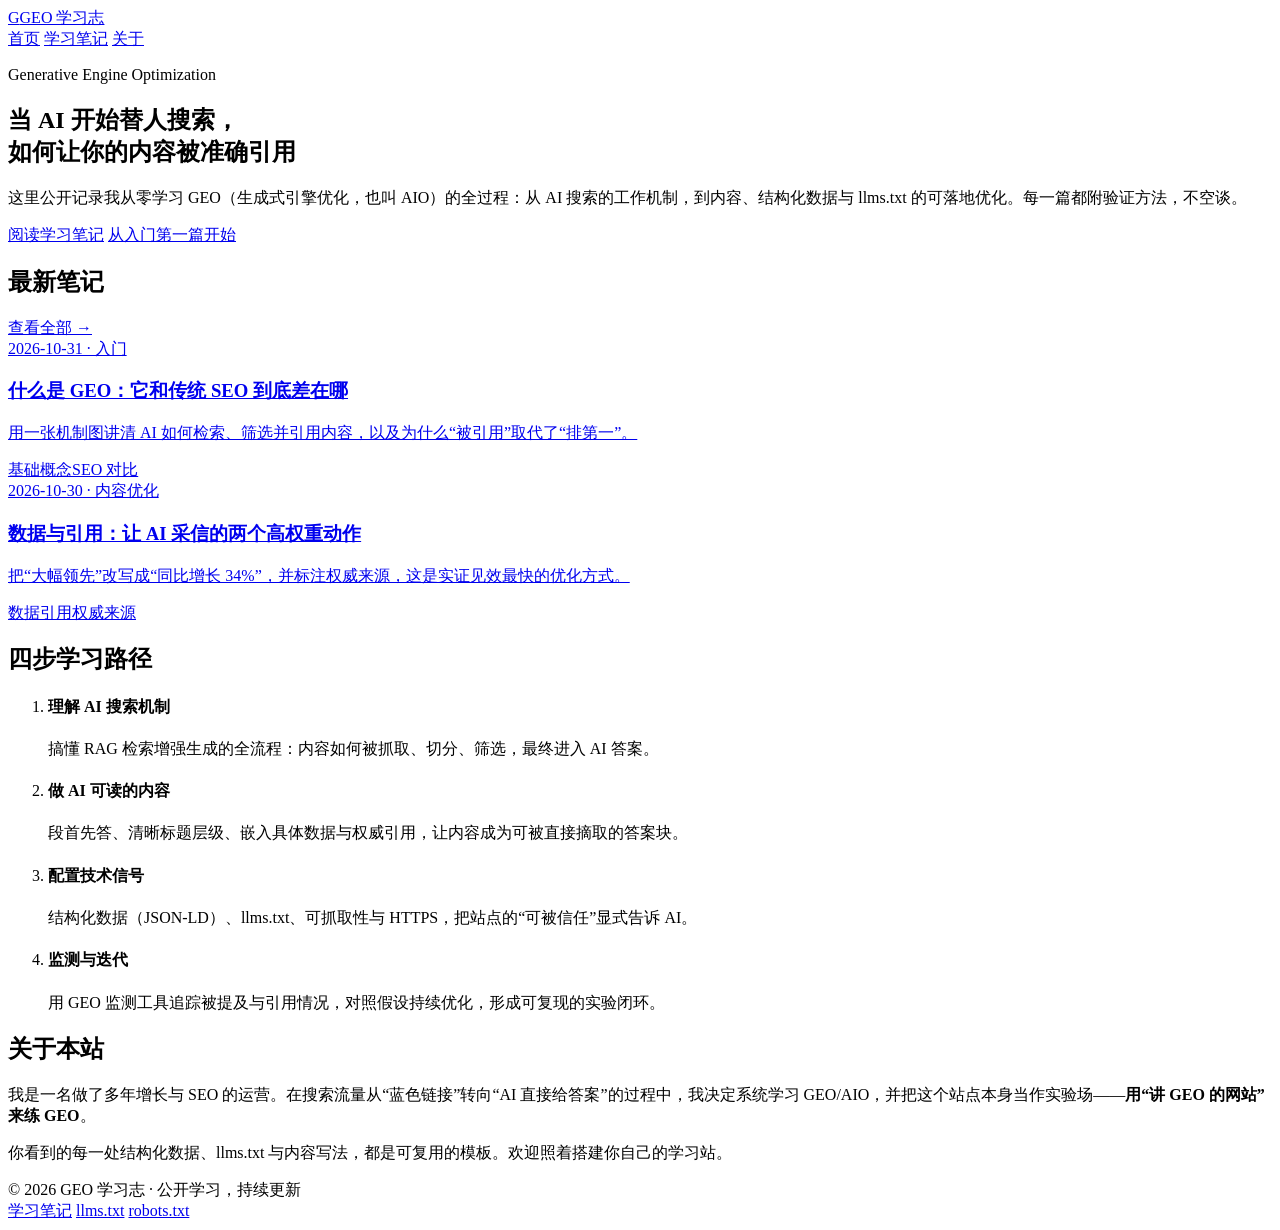
==== index.html @ 63267cc7 "Add files via upload" ====
<!DOCTYPE html>
<html lang="zh-CN">
<head>
<meta charset="UTF-8">
<meta name="viewport" content="width=device-width, initial-scale=1.0">
<!-- 全站占位域名 geo-lab.example.com，部署时统一替换为你的真实域名 -->
<title>GEO 学习志 · 从零掌握生成式引擎优化（GEO/AIO）</title>
<meta name="description" content="GEO 学习志是一个记录生成式引擎优化（GEO/AIO）学习与实操的博客：拆解 AI 搜索排名机制、内容引用优化、结构化数据与 llms.txt，边学边练，让内容被 AI 准确引用。">
<meta name="keywords" content="GEO,生成式引擎优化,AIO,AI搜索优化,大模型引用,结构化数据,llms.txt,SEO">
<meta name="robots" content="index,follow,max-image-preview:large">
<meta name="author" content="GEO 学习者">
<link rel="canonical" href="https://geo-lab.example.com/">
<meta property="og:type" content="website">
<meta property="og:site_name" content="GEO 学习志">
<meta property="og:title" content="GEO 学习志 · 从零掌握生成式引擎优化（GEO/AIO）">
<meta property="og:description" content="记录生成式引擎优化（GEO/AIO）的学习与实操：AI 搜索机制、内容引用优化、结构化数据与 llms.txt。">
<meta property="og:url" content="https://geo-lab.example.com/">
<meta property="og:locale" content="zh_CN">
<meta name="twitter:card" content="summary_large_image">
<link rel="icon" href="data:image/svg+xml,%3Csvg xmlns='http://www.w3.org/2000/svg' viewBox='0 0 32 32'%3E%3Crect width='32' height='32' rx='7' fill='%230f766e'/%3E%3Ctext x='16' y='22' font-family='sans-serif' font-size='18' font-weight='700' fill='white' text-anchor='middle'%3EG%3C/text%3E%3C/svg%3E">
<link rel="stylesheet" href="css/style.css">
<script type="application/ld+json">
{
  "@context": "https://schema.org",
  "@type": "WebSite",
  "name": "GEO 学习志",
  "alternateName": "GEO 学习博客",
  "url": "https://geo-lab.example.com/",
  "description": "记录生成式引擎优化（GEO/AIO）学习与实操的博客，拆解 AI 搜索机制、内容引用优化、结构化数据与 llms.txt。",
  "inLanguage": "zh-CN",
  "publisher": {
    "@type": "Person",
    "name": "GEO 学习者",
    "url": "https://geo-lab.example.com/",
    "jobTitle": "增长运营 / GEO 实践者",
    "description": "一名有多年增长与 SEO 经验的运营，正在系统学习生成式引擎优化（GEO/AIO）并公开记录全过程。"
  }
}
</script>
</head>
<body>
<header class="site-header">
  <div class="wrap nav">
    <a class="brand" href="index.html"><span class="mark">G</span>GEO 学习志</a>
    <nav class="nav-links">
      <a href="index.html" class="active">首页</a>
      <a href="notes.html">学习笔记</a>
      <a href="#about">关于</a>
    </nav>
  </div>
</header>

<main>
  <section class="hero">
    <div class="wrap">
      <p class="eyebrow">Generative Engine Optimization</p>
      <h1>当 AI 开始替人搜索，<br>如何让你的内容被准确引用</h1>
      <p class="lead">这里公开记录我从零学习 GEO（生成式引擎优化，也叫 AIO）的全过程：从 AI 搜索的工作机制，到内容、结构化数据与 llms.txt 的可落地优化。每一篇都附验证方法，不空谈。</p>
      <div class="meta-row">
        <a class="btn btn-primary" href="notes.html">阅读学习笔记</a>
        <a class="btn btn-ghost" href="article.html">从入门第一篇开始</a>
      </div>
    </div>
  </section>

  <section class="section">
    <div class="wrap">
      <div class="section-head">
        <h2>最新笔记</h2>
        <a class="more" href="notes.html">查看全部 &rarr;</a>
      </div>
      <div class="post-grid">
        <a class="post-card" href="article.html">
          <div class="date">2026-10-31 · 入门</div>
          <h3>什么是 GEO：它和传统 SEO 到底差在哪</h3>
          <p>用一张机制图讲清 AI 如何检索、筛选并引用内容，以及为什么“被引用”取代了“排第一”。</p>
          <div class="tags"><span class="tag">基础概念</span><span class="tag">SEO 对比</span></div>
        </a>
        <a class="post-card" href="article.html">
          <div class="date">2026-10-30 · 内容优化</div>
          <h3>数据与引用：让 AI 采信的两个高权重动作</h3>
          <p>把“大幅领先”改写成“同比增长 34%”，并标注权威来源，这是实证见效最快的优化方式。</p>
          <div class="tags"><span class="tag">数据引用</span><span class="tag">权威来源</span></div>
        </a>
      </div>
    </div>
  </section>

  <section class="section">
    <div class="wrap">
      <div class="section-head"><h2>四步学习路径</h2></div>
      <ol class="path-list">
        <li>
          <span class="num"></span>
          <div>
            <h4>理解 AI 搜索机制</h4>
            <p>搞懂 RAG 检索增强生成的全流程：内容如何被抓取、切分、筛选，最终进入 AI 答案。</p>
          </div>
        </li>
        <li>
          <span class="num"></span>
          <div>
            <h4>做 AI 可读的内容</h4>
            <p>段首先答、清晰标题层级、嵌入具体数据与权威引用，让内容成为可被直接摘取的答案块。</p>
          </div>
        </li>
        <li>
          <span class="num"></span>
          <div>
            <h4>配置技术信号</h4>
            <p>结构化数据（JSON-LD）、llms.txt、可抓取性与 HTTPS，把站点的“可被信任”显式告诉 AI。</p>
          </div>
        </li>
        <li>
          <span class="num"></span>
          <div>
            <h4>监测与迭代</h4>
            <p>用 GEO 监测工具追踪被提及与引用情况，对照假设持续优化，形成可复现的实验闭环。</p>
          </div>
        </li>
      </ol>
    </div>
  </section>

  <section class="section" id="about">
    <div class="wrap">
      <div class="section-head"><h2>关于本站</h2></div>
      <div class="about-card">
        <p>我是一名做了多年增长与 SEO 的运营。在搜索流量从“蓝色链接”转向“AI 直接给答案”的过程中，我决定系统学习 GEO/AIO，并把这个站点本身当作实验场——<b>用“讲 GEO 的网站”来练 GEO</b>。</p>
        <p>你看到的每一处结构化数据、llms.txt 与内容写法，都是可复用的模板。欢迎照着搭建你自己的学习站。</p>
      </div>
    </div>
  </section>
</main>

<footer class="site-footer">
  <div class="wrap footer-inner">
    <div>&copy; 2026 GEO 学习志 · 公开学习，持续更新</div>
    <div class="footer-links">
      <a href="notes.html">学习笔记</a>
      <a href="llms.txt">llms.txt</a>
      <a href="robots.txt">robots.txt</a>
    </div>
  </div>
</footer>
</body>
</html>
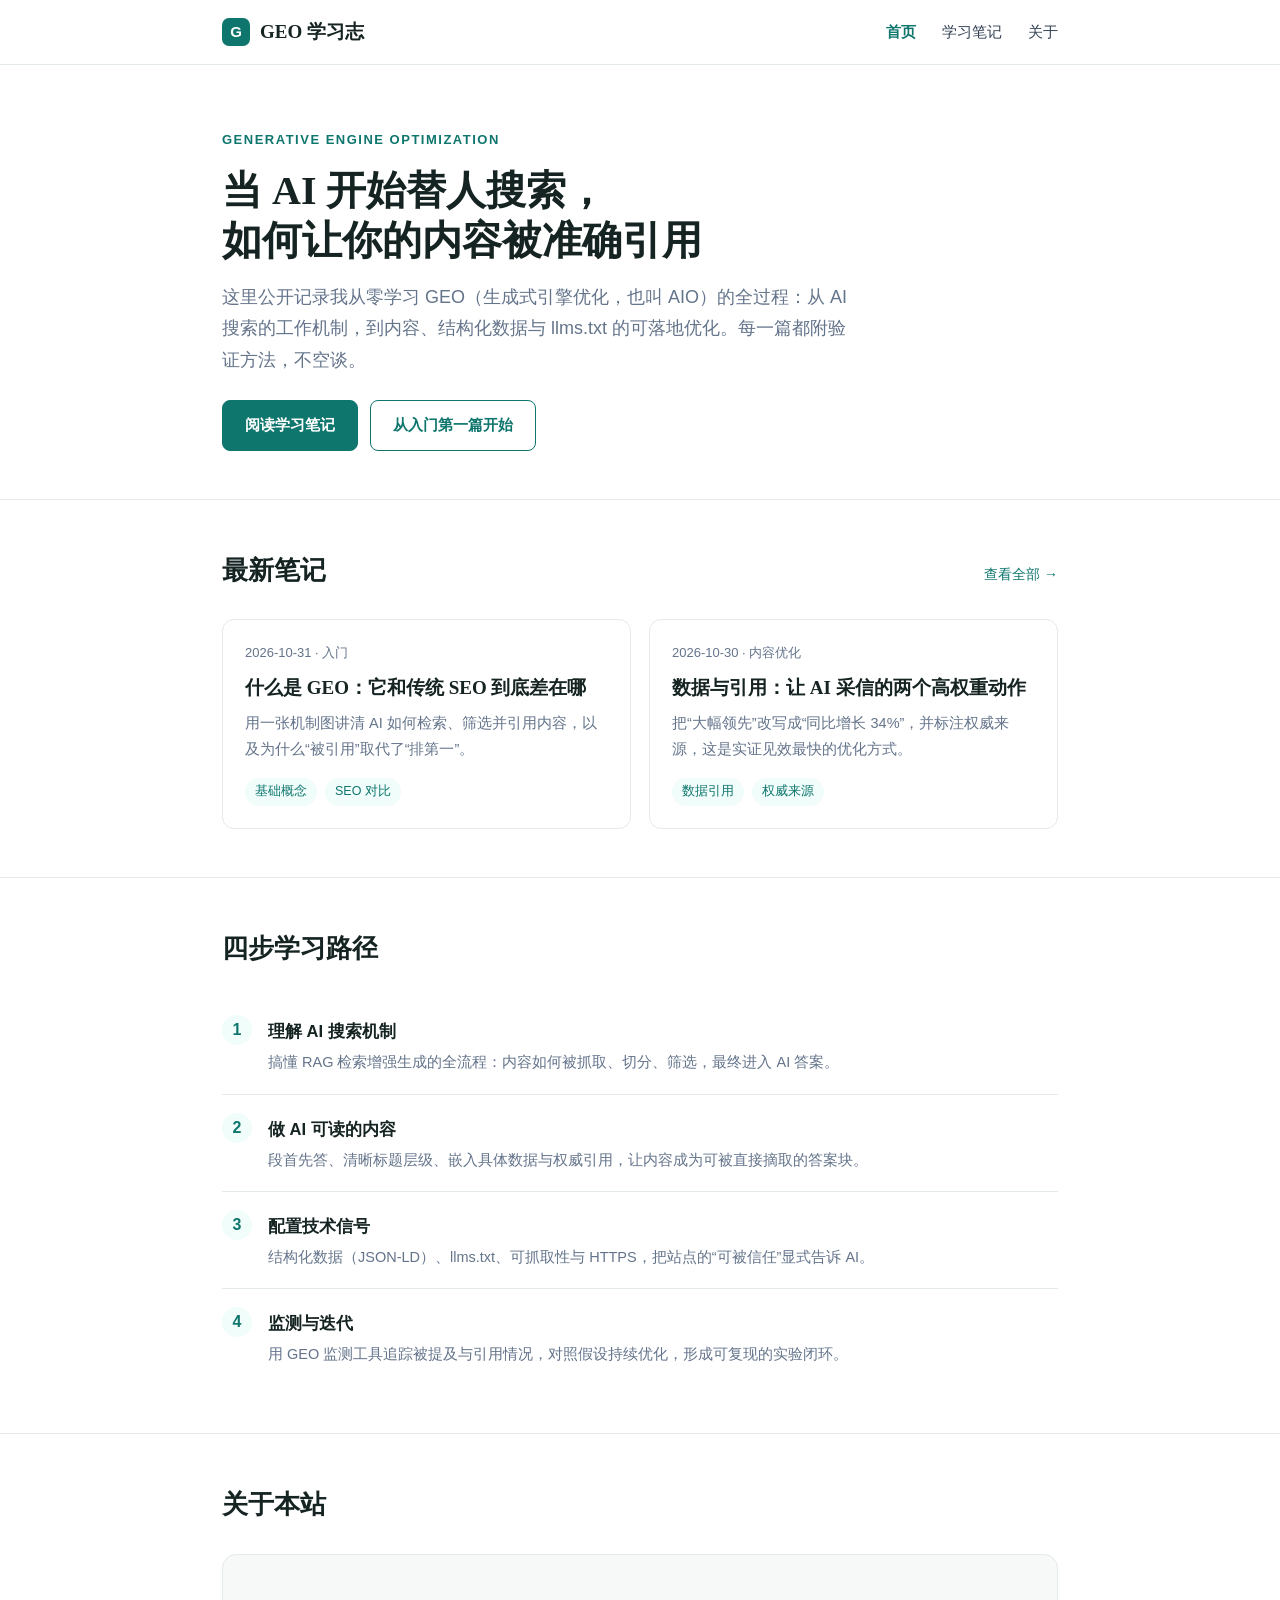
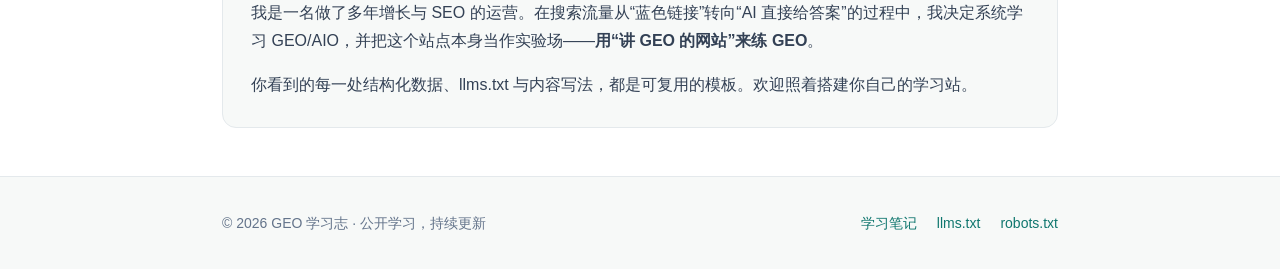
==== commit c3bd8f8b: "Add files via upload" ====
--- a/index.html
+++ b/index.html
@@ -9,6 +9,7 @@
 <meta name="keywords" content="GEO,生成式引擎优化,AIO,AI搜索优化,大模型引用,结构化数据,llms.txt,SEO">
 <meta name="robots" content="index,follow,max-image-preview:large">
 <meta name="author" content="GEO 学习者">
+<meta name="google-site-verification" content="_RaoN1_PUrJZqzyPbnrYkg4lflRK6m4XyTNZeDtGHjo" />
 <link rel="canonical" href="https://geo-lab.example.com/">
 <meta property="og:type" content="website">
 <meta property="og:site_name" content="GEO 学习志">
--- a/css/style.css
+++ b/css/style.css
@@ -0,0 +1,124 @@
+/* ===== GEO 学习博客 · 共享样式 ===== */
+:root{
+    --ink:#152422;
+    --text:#334155;
+    --muted:#64748b;
+    --accent:#0f766e;
+    --accent-dark:#115e59;
+    --accent-soft:#f0fdfa;
+    --line:#e4e9ec;
+    --paper:#f7f9f8;
+    --white:#ffffff;
+    --serif:Georgia,'Times New Roman','Songti SC','SimSun',serif;
+    --sans:-apple-system,BlinkMacSystemFont,'PingFang SC','Hiragino Sans GB','Microsoft YaHei','Segoe UI',sans-serif;
+}
+*{box-sizing:border-box;}
+html{scroll-behavior:smooth;}
+body{
+    margin:0;background:var(--white);color:var(--text);
+    font-family:var(--sans);font-size:16px;line-height:1.75;
+    -webkit-font-smoothing:antialiased;
+}
+a{color:var(--accent);text-decoration:none;}
+a:hover{text-decoration:underline;}
+img{max-width:100%;display:block;}
+.wrap{max-width:880px;margin:0 auto;padding:0 22px;}
+
+/* 顶部导航 */
+.site-header{border-bottom:1px solid var(--line);background:var(--white);position:sticky;top:0;z-index:10;}
+.nav{display:flex;align-items:center;justify-content:space-between;height:64px;}
+.brand{display:flex;align-items:center;gap:10px;font-family:var(--serif);font-weight:700;font-size:19px;color:var(--ink);}
+.brand:hover{text-decoration:none;}
+.brand .mark{width:28px;height:28px;border-radius:7px;background:var(--accent);color:#fff;display:flex;align-items:center;justify-content:center;font-size:15px;font-family:var(--sans);font-weight:700;}
+.nav-links{display:flex;gap:26px;font-size:15px;}
+.nav-links a{color:var(--text);}
+.nav-links a:hover{color:var(--accent);text-decoration:none;}
+.nav-links a.active{color:var(--accent);font-weight:600;}
+
+/* Hero */
+.hero{padding:64px 0 48px;border-bottom:1px solid var(--line);}
+.hero .eyebrow{font-size:13px;letter-spacing:1.5px;text-transform:uppercase;color:var(--accent);font-weight:600;margin:0 0 14px;}
+.hero h1{font-family:var(--serif);font-size:40px;line-height:1.25;color:var(--ink);margin:0 0 16px;font-weight:700;}
+.hero p.lead{font-size:18px;color:var(--muted);max-width:640px;margin:0;}
+.hero .meta-row{margin-top:24px;display:flex;flex-wrap:wrap;gap:12px;}
+.btn{display:inline-block;padding:11px 22px;border-radius:8px;font-size:15px;font-weight:600;border:1px solid var(--accent);}
+.btn-primary{background:var(--accent);color:#fff;}
+.btn-primary:hover{background:var(--accent-dark);text-decoration:none;}
+.btn-ghost{background:#fff;color:var(--accent);}
+.btn-ghost:hover{background:var(--accent-soft);text-decoration:none;}
+
+/* 通用区块 */
+.section{padding:48px 0;}
+.section + .section{border-top:1px solid var(--line);}
+.section-head{display:flex;align-items:baseline;justify-content:space-between;margin-bottom:26px;gap:12px;}
+.section-head h2{font-family:var(--serif);font-size:26px;color:var(--ink);margin:0;}
+.section-head .more{font-size:14px;white-space:nowrap;}
+
+/* 笔记卡片 */
+.post-grid{display:grid;grid-template-columns:repeat(2,1fr);gap:18px;}
+.post-card{border:1px solid var(--line);border-radius:12px;padding:22px;background:#fff;display:flex;flex-direction:column;transition:border-color .15s,box-shadow .15s;}
+.post-card:hover{border-color:var(--accent);box-shadow:0 6px 20px rgba(15,118,110,.08);text-decoration:none;}
+.post-card .date{font-size:13px;color:var(--muted);margin-bottom:10px;}
+.post-card h3{font-family:var(--serif);font-size:19px;color:var(--ink);margin:0 0 10px;line-height:1.4;}
+.post-card p{font-size:14.5px;color:var(--muted);margin:0 0 16px;flex:1;}
+.tags{display:flex;flex-wrap:wrap;gap:8px;}
+.tag{font-size:12.5px;color:var(--accent);background:var(--accent-soft);padding:3px 10px;border-radius:999px;}
+
+/* 学习路径 */
+.path-list{list-style:none;margin:0;padding:0;counter-reset:step;}
+.path-list li{display:flex;gap:16px;padding:18px 0;border-bottom:1px solid var(--line);}
+.path-list li:last-child{border-bottom:none;}
+.path-list .num{counter-increment:step;flex:none;width:30px;height:30px;border-radius:50%;background:var(--accent-soft);color:var(--accent);font-weight:700;display:flex;align-items:center;justify-content:center;}
+.path-list .num::before{content:counter(step);}
+.path-list h4{margin:2px 0 4px;font-size:16.5px;color:var(--ink);}
+.path-list p{margin:0;font-size:14.5px;color:var(--muted);}
+
+/* 笔记列表页 */
+.page-title{padding:48px 0 8px;}
+.page-title h1{font-family:var(--serif);font-size:34px;color:var(--ink);margin:0 0 10px;}
+.breadcrumb{font-size:13.5px;color:var(--muted);margin-bottom:18px;}
+.post-list{margin:0;padding:0;list-style:none;}
+.post-list li{padding:26px 0;border-bottom:1px solid var(--line);}
+.post-list h3{font-family:var(--serif);font-size:22px;margin:0 0 8px;}
+.post-list h3 a{color:var(--ink);}
+.post-list h3 a:hover{color:var(--accent);}
+.post-list .excerpt{margin:0 0 12px;font-size:15px;color:var(--muted);}
+.post-list .post-meta{font-size:13px;color:var(--muted);display:flex;gap:14px;flex-wrap:wrap;align-items:center;}
+
+/* 文章正文 */
+.article{padding:44px 0 20px;}
+.article h1{font-family:var(--serif);font-size:34px;line-height:1.3;color:var(--ink);margin:0 0 14px;}
+.article .article-meta{font-size:14px;color:var(--muted);margin-bottom:32px;padding-bottom:22px;border-bottom:1px solid var(--line);}
+.article h2{font-family:var(--serif);font-size:24px;color:var(--ink);margin:38px 0 12px;}
+.article h3{font-size:18.5px;color:var(--ink);margin:28px 0 8px;}
+.article p{margin:0 0 16px;}
+.article ul,.article ol{margin:0 0 16px;padding-left:24px;}
+.article li{margin-bottom:8px;}
+.article blockquote{margin:0 0 18px;padding:14px 20px;border-left:3px solid var(--accent);background:var(--paper);color:var(--text);border-radius:0 8px 8px 0;}
+.article table{width:100%;border-collapse:collapse;margin:0 0 20px;font-size:14.5px;table-layout:fixed;}
+.article th,.article td{border:1px solid var(--line);padding:10px 12px;text-align:left;vertical-align:top;}
+.article th{background:var(--paper);color:var(--ink);}
+.callout{background:var(--accent-soft);border:1px solid #99f6e4;border-radius:10px;padding:16px 20px;margin:0 0 20px;font-size:14.5px;}
+.faq{border:1px solid var(--line);border-radius:10px;padding:20px 22px;margin-bottom:14px;}
+.faq h3{margin:0 0 8px;font-size:16.5px;}
+.faq p{margin:0;font-size:14.5px;}
+.article-nav{display:flex;justify-content:space-between;gap:14px;margin-top:40px;padding-top:24px;border-top:1px solid var(--line);font-size:14.5px;}
+
+/* 关于 */
+.about-card{background:var(--paper);border:1px solid var(--line);border-radius:14px;padding:28px;}
+.about-card p:last-child{margin-bottom:0;}
+
+/* 页脚 */
+.site-footer{border-top:1px solid var(--line);background:var(--paper);padding:34px 0;font-size:14px;color:var(--muted);}
+.footer-inner{display:flex;justify-content:space-between;flex-wrap:wrap;gap:14px;}
+.footer-links{display:flex;gap:20px;}
+
+/* 响应式 */
+@media (max-width:680px){
+    .hero{padding:44px 0 36px;}
+    .hero h1{font-size:30px;}
+    .post-grid{grid-template-columns:1fr;}
+    .nav-links{gap:18px;}
+    .section-head{flex-direction:column;align-items:flex-start;gap:6px;}
+    .article h1{font-size:27px;}
+}
